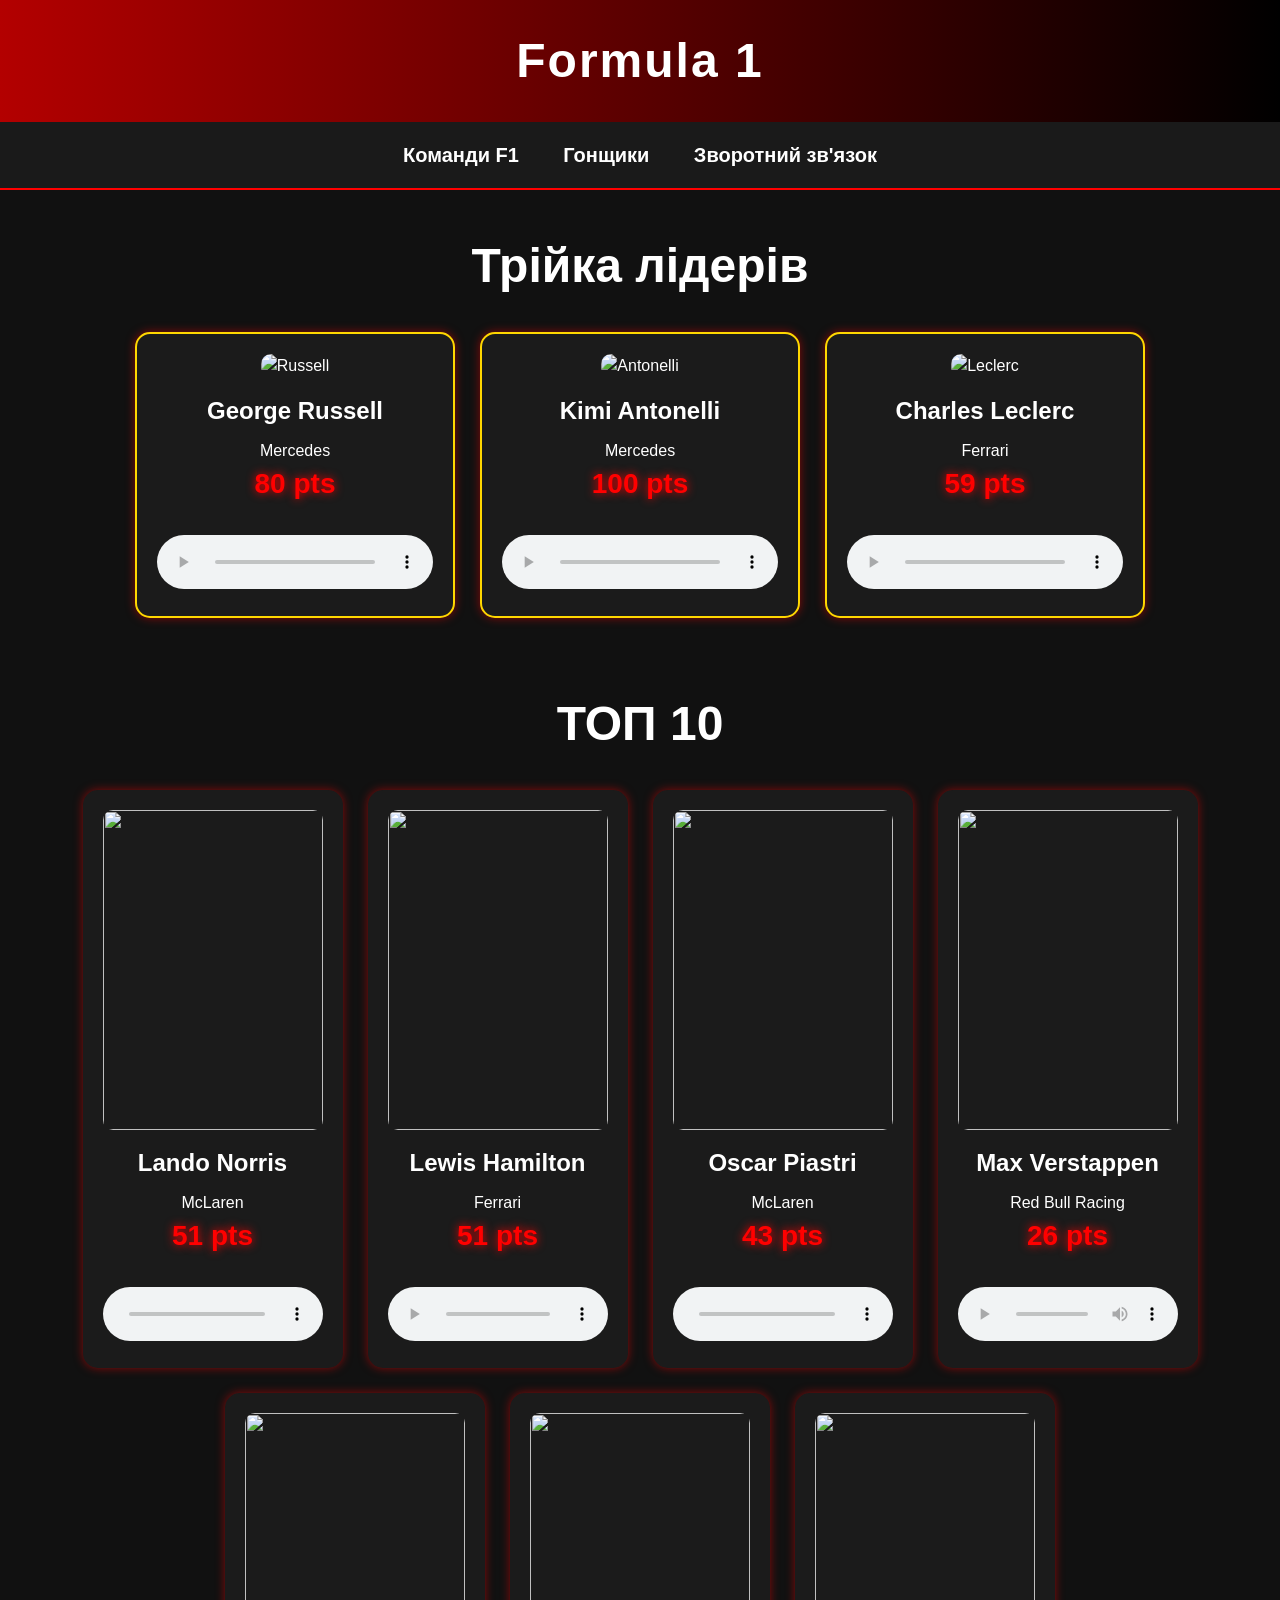
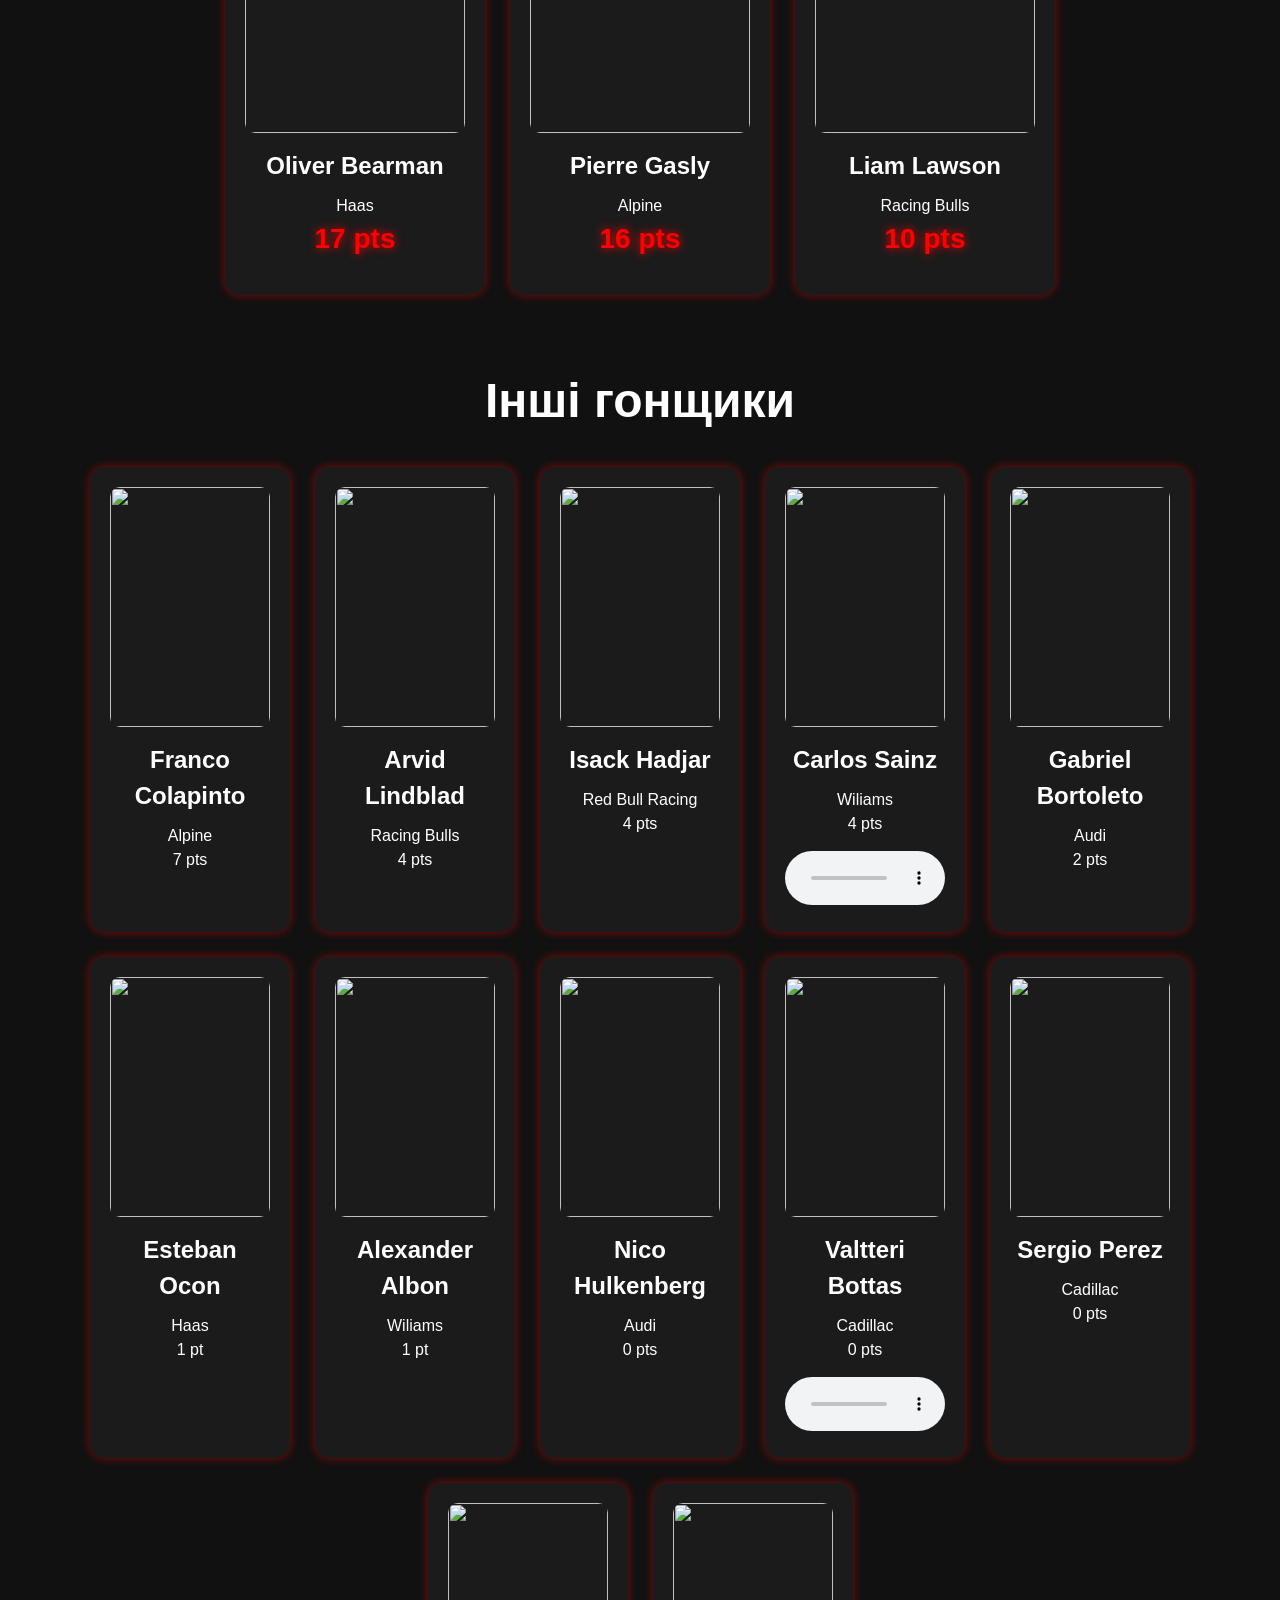
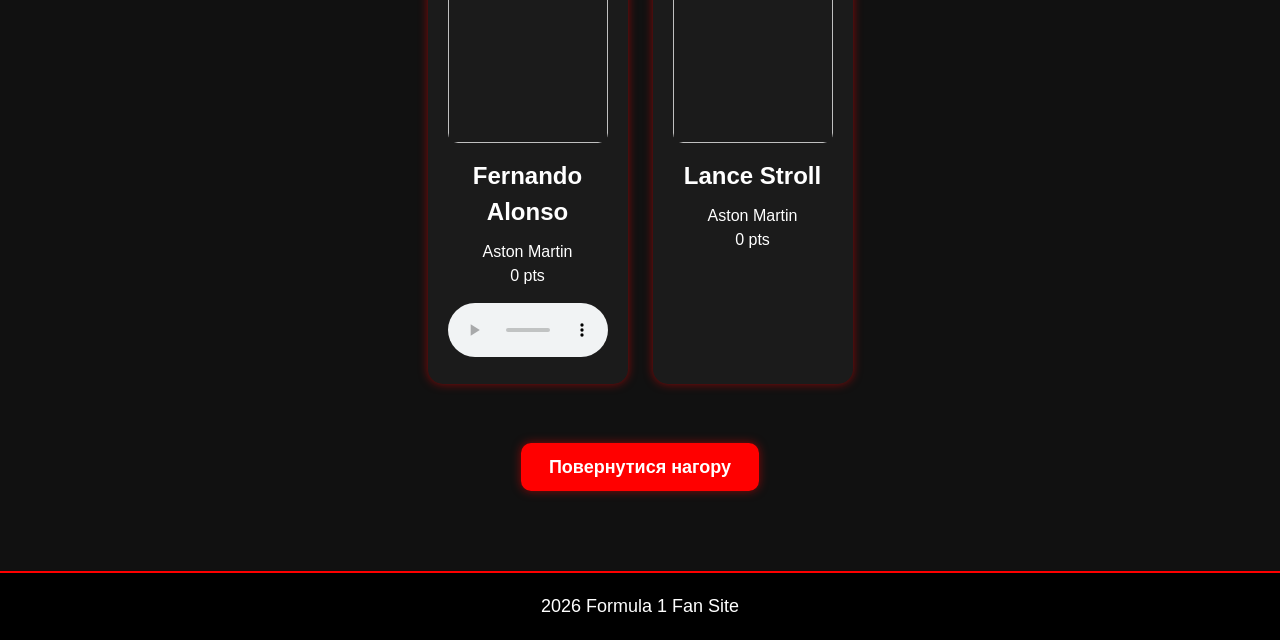
==== drivers.html @ efcd2ada "upload files" ====
<!DOCTYPE html>
<html lang="uk">

<head>

    <meta charset="UTF-8">

    <title>Гонщики F1</title>

    <link rel="stylesheet" href="style.css">

</head>

<body>

<header>
    <h1>Formula 1</h1>
</header>

<nav>
    <a href="index.html">Команди F1</a>
    <a href="drivers.html">Гонщики</a>
    <a href="contact.html">Зворотний зв'язок</a>
</nav>

<main>

    <!-- TOP 3 -->

    <section>

        <h2 id="top">Трійка лідерів</h2>

        <div class="drivers-container">

           

            <article class="driver-card leader">

                <img src="images/russell.jpg" alt="Russell">

                <h3>George Russell</h3>

                <p>Mercedes</p>

                <p class="points">80 pts</p>

                <audio controls>

    <source src="audio/bboss.mp3" type="audio/mp3">

    </audio>

            </article> 

            <article class="driver-card leader">

                <img src="images/antonelli.jpg" alt="Antonelli">

                <h3>Kimi Antonelli</h3>

                <p>Mercedes</p>

                <p class="points">100 pts</p>

                <audio controls>

    <source src="audio/antonelli.mp3" type="audio/mp3">

</audio>

            </article>

            <article class="driver-card leader">

                <img src="images/leclerc.jpg" alt="Leclerc">

                <h3>Charles Leclerc</h3>

                <p>Ferrari</p>

                <p class="points">59 pts</p>

                <audio controls>

    <source src="audio/leclerc.mp3" type="audio/mp3">

    </audio>

            </article>

        </div>

    </section>

    <!-- TOP 10 -->

    <section>

        <h2>ТОП 10</h2>

        <div class="drivers-container">

            <article class="driver-card">
                <img src="images/norris.jpg">
                <h3>Lando Norris</h3>
                <p>McLaren</p>
                <p class="points">51 pts</p>
                <audio controls>

    <source src="audio/norris.mp3" type="audio/mp3">
    </audio>
            </article>

            <article class="driver-card">
                <img src="images/hamilton.jpg">
                <h3>Lewis Hamilton</h3>
                <p>Ferrari</p>
                <p class="points">51 pts</p>
                <audio controls>

    <source src="audio/hamilton.mp3" type="audio/mp3">
    </audio>
            </article>

            <article class="driver-card">
                <img src="images/piastri.jpg">
                <h3>Oscar Piastri</h3>
                <p>McLaren</p>
                <p class="points">43 pts</p>
                <audio controls>

    <source src="audio/piastri.mp3" type="audio/mp3">
    </audio>
            </article>

            <article class="driver-card">
                <img src="images/verstappen.jpg">
                <h3>Max Verstappen</h3>
                <p>Red Bull Racing</p>
                <p class="points">26 pts</p>
                <audio controls>

    <source src="audio/verstappen.mp3" type="audio/mp3">
    </audio>
            </article>

            <article class="driver-card">
                <img src="images/bearman.jpg">
                <h3>Oliver Bearman</h3>
                <p>Haas</p>
                <p class="points">17 pts</p>
            </article>

            <article class="driver-card">
                <img src="images/gasly.jpg">
                <h3>Pierre Gasly</h3>
                <p>Alpine</p>
                <p class="points">16 pts</p>
            </article>

            <article class="driver-card">
                <img src="images/lawson.jpg">
                <h3>Liam Lawson</h3>
                <p>Racing Bulls</p>
                <p class="points">10 pts</p>
            </article>

        </div>

    </section>

    <!-- OTHER DRIVERS -->

    <section>

        <h2>Інші гонщики</h2>

        <div class="drivers-container">

            <article class="driver-card small">
                <img src="images/colapinto.jpg">
                <h3>Franco Colapinto</h3>
                <p>Alpine</p>
                <p>7 pts</p>
            </article>

            <article class="driver-card small">
                <img src="images/lindblad.jpg">
                <h3>Arvid Lindblad</h3>
                <p>Racing Bulls</p>
                <p>4 pts</p>
            </article>

            <article class="driver-card small">
                <img src="images/hadjar.jpg">
                <h3>Isack Hadjar</h3>
                <p>Red Bull Racing</p>
                <p>4 pts</p>
            </article>

            <article class="driver-card small">
                <img src="images/sainz.jpg">
                <h3>Carlos Sainz</h3>
                <p>Wiliams</p>
                <p>4 pts</p>
                <audio controls>

    <source src="audio/sainz.mp3" type="audio/mp3">
    </audio>
            </article>

            <article class="driver-card small">
                <img src="images/bortoleto.jpg">
                <h3>Gabriel Bortoleto</h3>
                <p>Audi</p>
                <p>2 pts</p>
            </article>

            <article class="driver-card small">
                <img src="images/ocon.jpg">
                <h3>Esteban Ocon</h3>
                <p>Haas</p>
                <p>1 pt</p>
            </article>

            <article class="driver-card small">
                <img src="images/albon.jpg">
                <h3>Alexander Albon</h3>
                <p>Wiliams</p>
                <p>1 pt</p>
            </article>

            <article class="driver-card small">
                <img src="images/hulkenberg.jpg">
                <h3>Nico Hulkenberg</h3>
                <p>Audi</p>
                <p>0 pts</p>
            </article>

            <article class="driver-card small">
                <img src="images/bottas.jpg">
                <h3>Valtteri Bottas</h3>
                <p>Cadillac</p>
                <p>0 pts</p>
                <audio controls>

    <source src="audio/bottas.mp3" type="audio/mp3">
    </audio>
            </article>

            <article class="driver-card small">
                <img src="images/perez.jpg">
                <h3>Sergio Perez</h3>
                <p>Cadillac</p>
                <p>0 pts</p>
            </article>

            <article class="driver-card small">
                <img src="images/alonso.jpg">
                <h3>Fernando Alonso</h3>
                <p>Aston Martin</p>
                <p>0 pts</p>
                <audio controls>

    <source src="audio/alonso.mp3" type="audio/mp3">
    </audio>
            </article>

            <article class="driver-card small">
                <img src="images/stroll.jpg">
                <h3>Lance Stroll</h3>
                <p>Aston Martin</p>
                <p>0 pts</p>
            </article>

        </div>

    </section>

    <p class="top-button">
        <a href="#top">Повернутися нагору</a>
    </p>

</main>

<footer>
    <p>2026 Formula 1 Fan Site</p>
</footer>

</body>

</html>
---- style.css ----
* {
    margin: 0;
    padding: 0;
    box-sizing: border-box;
}

body {

    background-color: #111;

    color: white;

    font-family: Arial, sans-serif;

    line-height: 1.5;
}

/* HEADER */

header {

    background: linear-gradient(to right, #b30000, black);

    padding: 25px;

    text-align: center;

    box-shadow: 0 0 15px red;
}

header h1 {

    font-size: 48px;

    letter-spacing: 2px;

}

/* NAVIGATION */

nav {

    background-color: #1a1a1a;

    padding: 18px;

    text-align: center;

    border-bottom: 2px solid red;
}

nav a {

    color: white;

    text-decoration: none;

    margin: 0 20px;

    font-size: 20px;

    font-weight: bold;

    transition: 0.3s;
}

nav a:hover {

    color: red;

}

main {

    padding: 40px;
}

/* TEAM CARDS */

.teams-container {

    display: flex;

    flex-wrap: wrap;

    justify-content: center;

    gap: 30px;
}

.team-card {

    background-color: #1b1b1b;

    width: 320px;

    padding: 25px;

    border-radius: 15px;

    text-align: center;

    transition: 0.3s;

    box-shadow: 0 0 15px rgba(255,0,0,0.4);
}

.team-card:hover {

    transform: translateY(-8px);

    box-shadow: 0 0 25px red;
}

.team-card img {

    width: 140px;

    height: 140px;

    object-fit: contain;

    margin-bottom: 20px;

    border-radius: 15px;
}

.team-card h2 {

    margin-bottom: 15px;

    font-size: 28px;
}

.team-card p {

    font-size: 17px;
}

/* POINTS */

.points {

    color: red;

    font-size: 28px;

    font-weight: bold;

    margin-bottom: 15px;

    text-shadow: 0 0 10px red;
}

/* DRIVER PAGE */

.drivers-container {

    display: flex;

    flex-wrap: wrap;

    justify-content: center;

    gap: 25px;

    margin-top: 30px;
}

.driver-card {

    background-color: #1b1b1b;

    width: 260px;

    padding: 20px;

    border-radius: 15px;

    text-align: center;

    transition: 0.3s;

    box-shadow: 0 0 10px rgba(255,0,0,0.5);
}

.driver-card:hover {

    transform: translateY(-8px);

    box-shadow: 0 0 20px red;
}

.driver-card img {

    width: 100%;

    height: 320px;

    object-fit: cover;

    border-radius: 10px;

    margin-bottom: 15px;
}

.driver-card h3 {

    margin-bottom: 10px;

    font-size: 24px;
}

.leader {

    border: 2px solid gold;

    width: 320px;
}

.small {

    width: 200px;
}

.small img {

    height: 240px;
}

/* SECTIONS */

section {

    margin-bottom: 70px;
}

section h2 {

    text-align: center;

    font-size: 48px;

    margin-bottom: 30px;
}

/* CONTACT PAGE */

.contact-container {

    display: flex;

    justify-content: space-between;

    gap: 40px;

    align-items: flex-start;
}

.contact-form {

    flex: 1;

    background-color: #1b1b1b;

    padding: 30px;

    border-radius: 15px;

    box-shadow: 0 0 15px rgba(255,0,0,0.4);
}

.statistics {

    width: 350px;

    background-color: #1b1b1b;

    padding: 30px;

    border-radius: 15px;

    box-shadow: 0 0 15px rgba(255,0,0,0.4);
}

/* FORM */

form label {

    display: block;

    margin-bottom: 10px;

    font-size: 18px;
}

form input,
form textarea,
form select {

    width: 100%;

    padding: 12px;

    margin-bottom: 20px;

    border: none;

    border-radius: 8px;

    font-size: 16px;
}

form input[type="submit"] {

    background-color: red;

    color: white;

    font-size: 18px;

    font-weight: bold;

    cursor: pointer;

    transition: 0.3s;
}

form input[type="submit"]:hover {

    background-color: darkred;

    box-shadow: 0 0 15px red;
}

/* TABLES */

table {

    width: 100%;

    border-collapse: collapse;

    margin-top: 20px;
}

table th,
table td {

    border: 1px solid #333;

    padding: 12px;

    text-align: center;
}

table th {

    background-color: #b30000;
}

/* BUTTON TO TOP */

.top-button {

    text-align: center;

    margin-top: 50px;
}

.top-button a {

    background-color: red;

    color: white;

    padding: 14px 28px;

    border-radius: 10px;

    text-decoration: none;

    font-size: 18px;

    font-weight: bold;

    transition: 0.3s;

    box-shadow: 0 0 10px rgba(255,0,0,0.5);
}

.top-button a:hover {

    background-color: darkred;

    box-shadow: 0 0 20px red;

    transform: scale(1.05);
}

/* FOOTER */

footer {

    background-color: black;

    text-align: center;

    padding: 20px;

    margin-top: 50px;

    border-top: 2px solid red;
}

footer p {

    font-size: 18px;
}

audio {

    width: 100%;

    margin-top: 15px;

    border-radius: 10px;
}
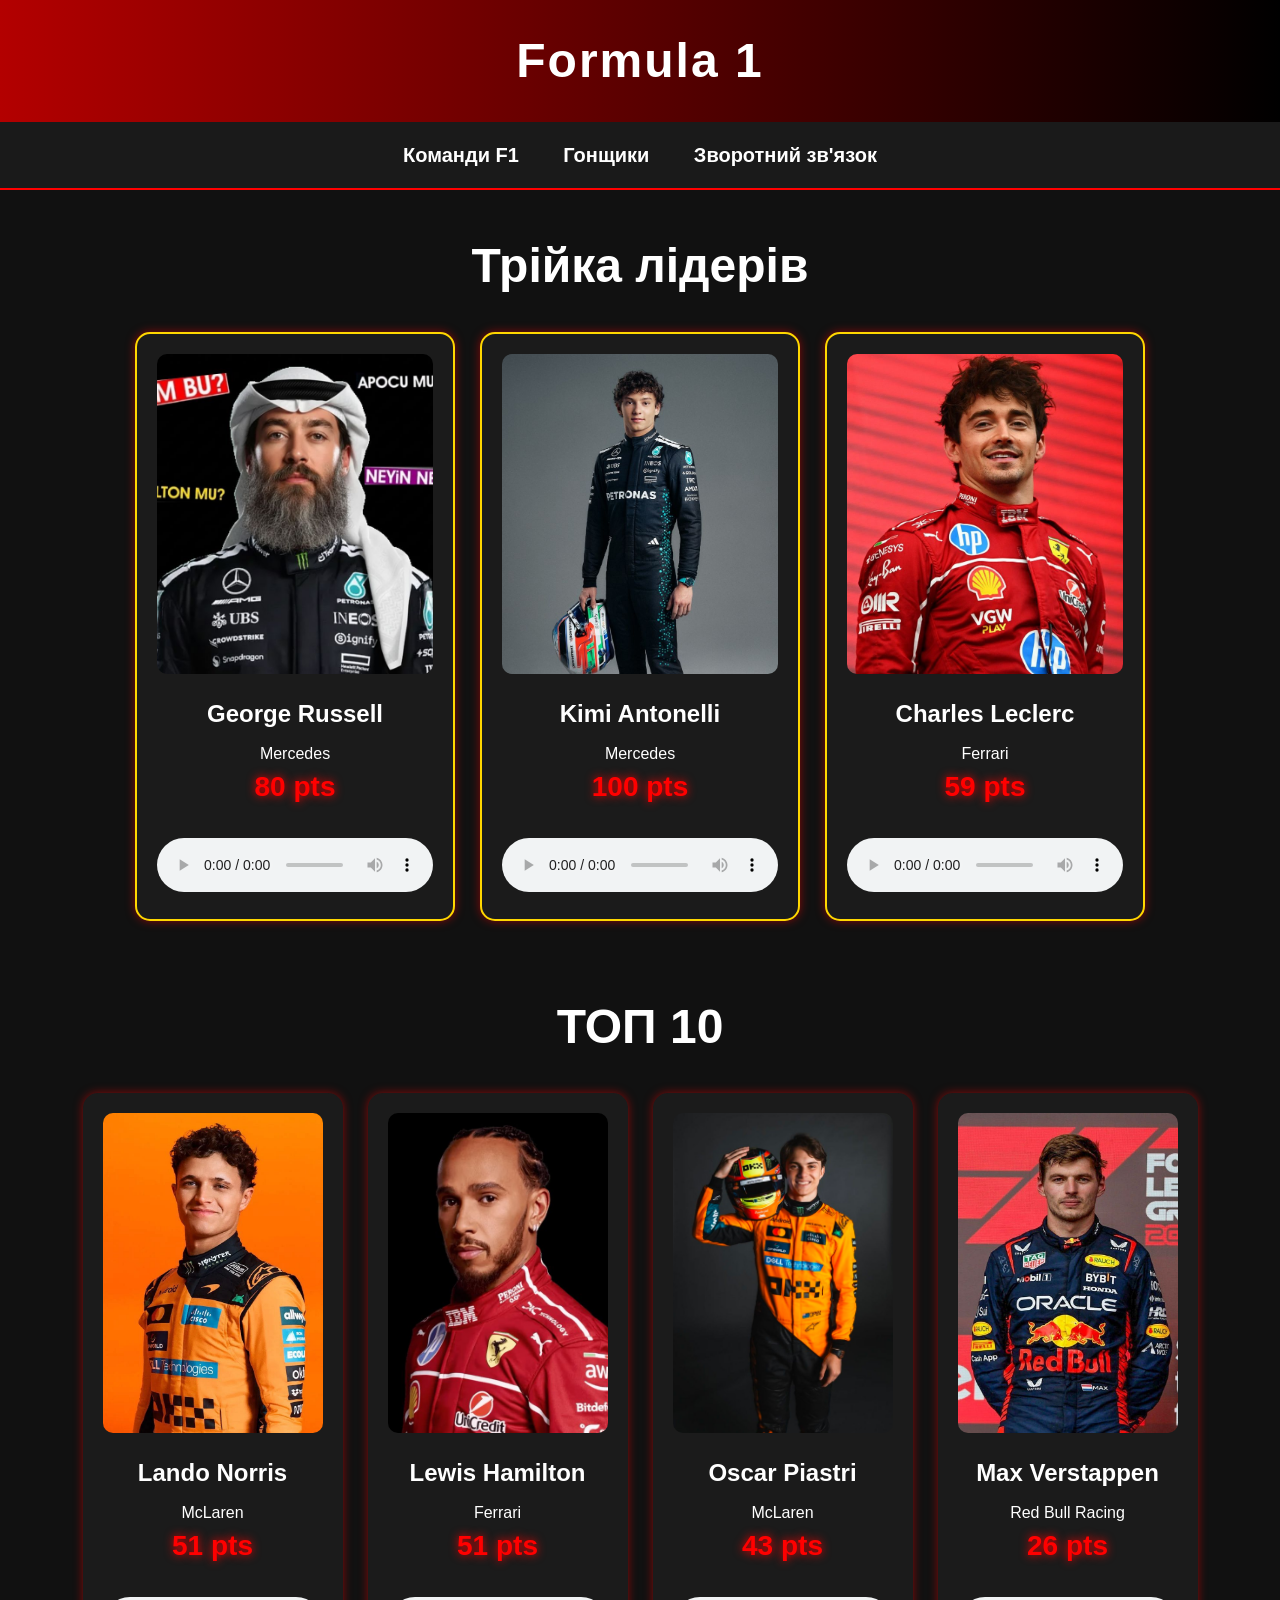
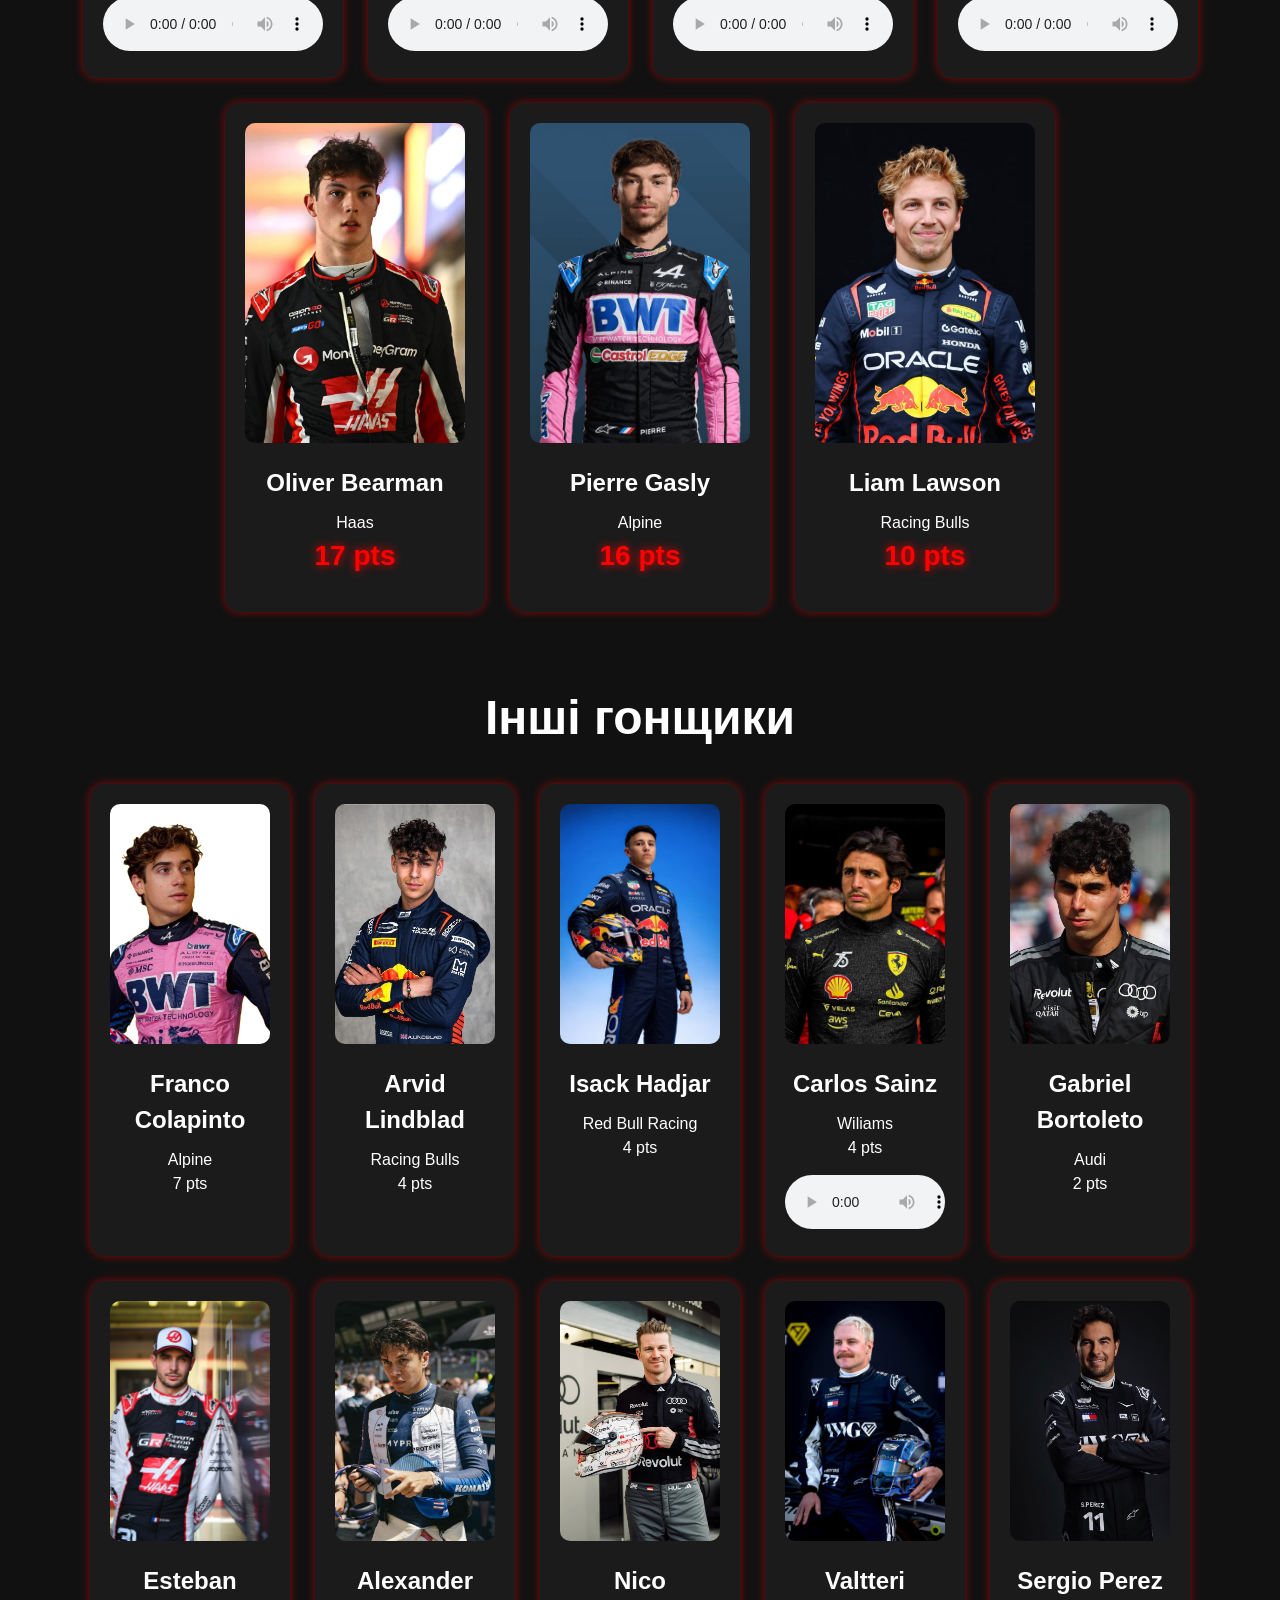
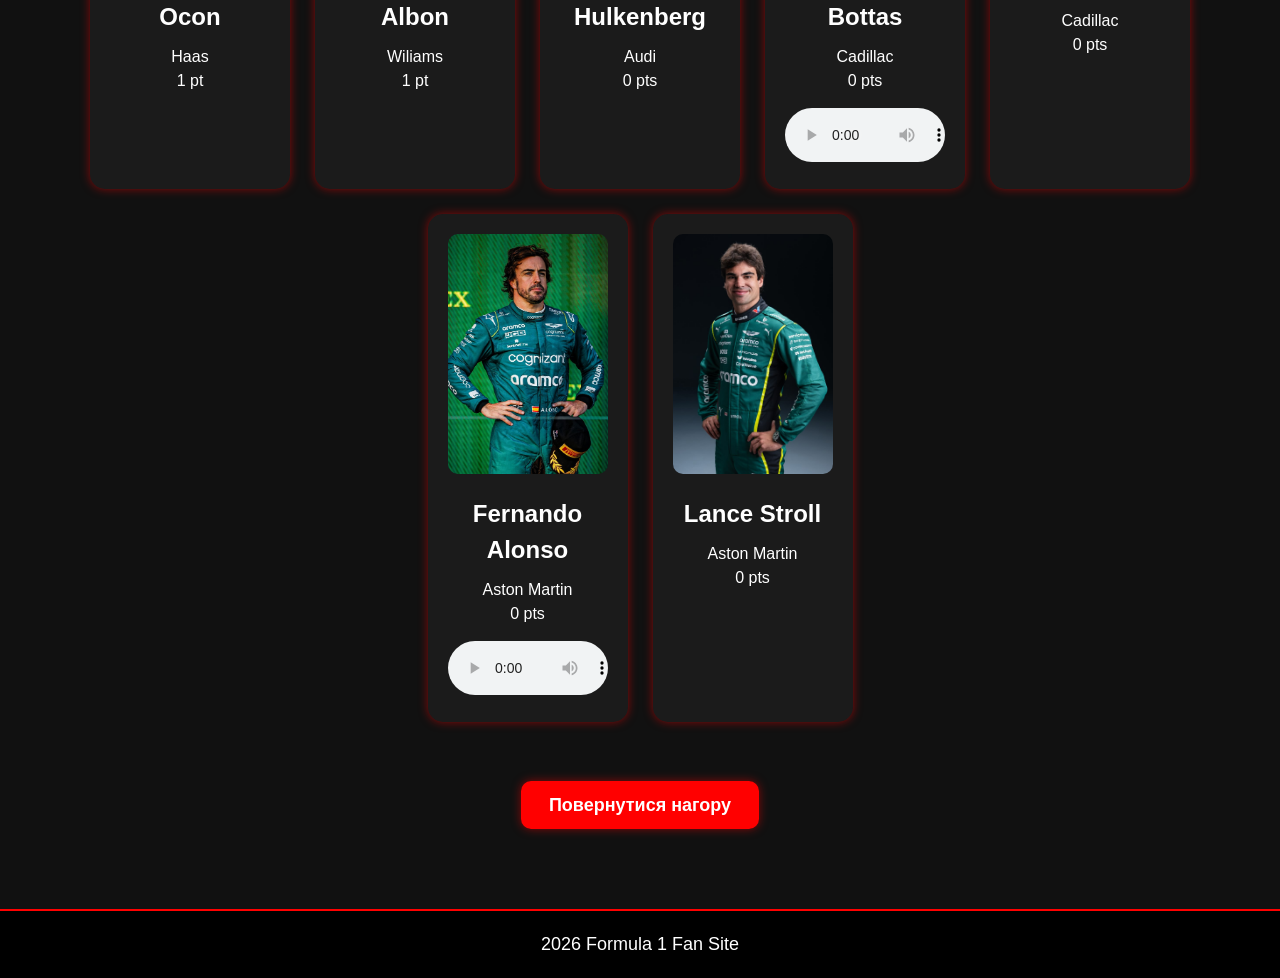
==== commit f2d95e3c: "Update drivers.html" ====
--- a/drivers.html
+++ b/drivers.html
@@ -37,7 +37,7 @@
 
             <article class="driver-card leader">
 
-                <img src="images/russell.jpg" alt="Russell">
+                <img src="images/russel1.jpg" alt="Russell">
 
                 <h3>George Russell</h3>
 
@@ -290,4 +290,4 @@
 
 </body>
 
-</html>+</html>
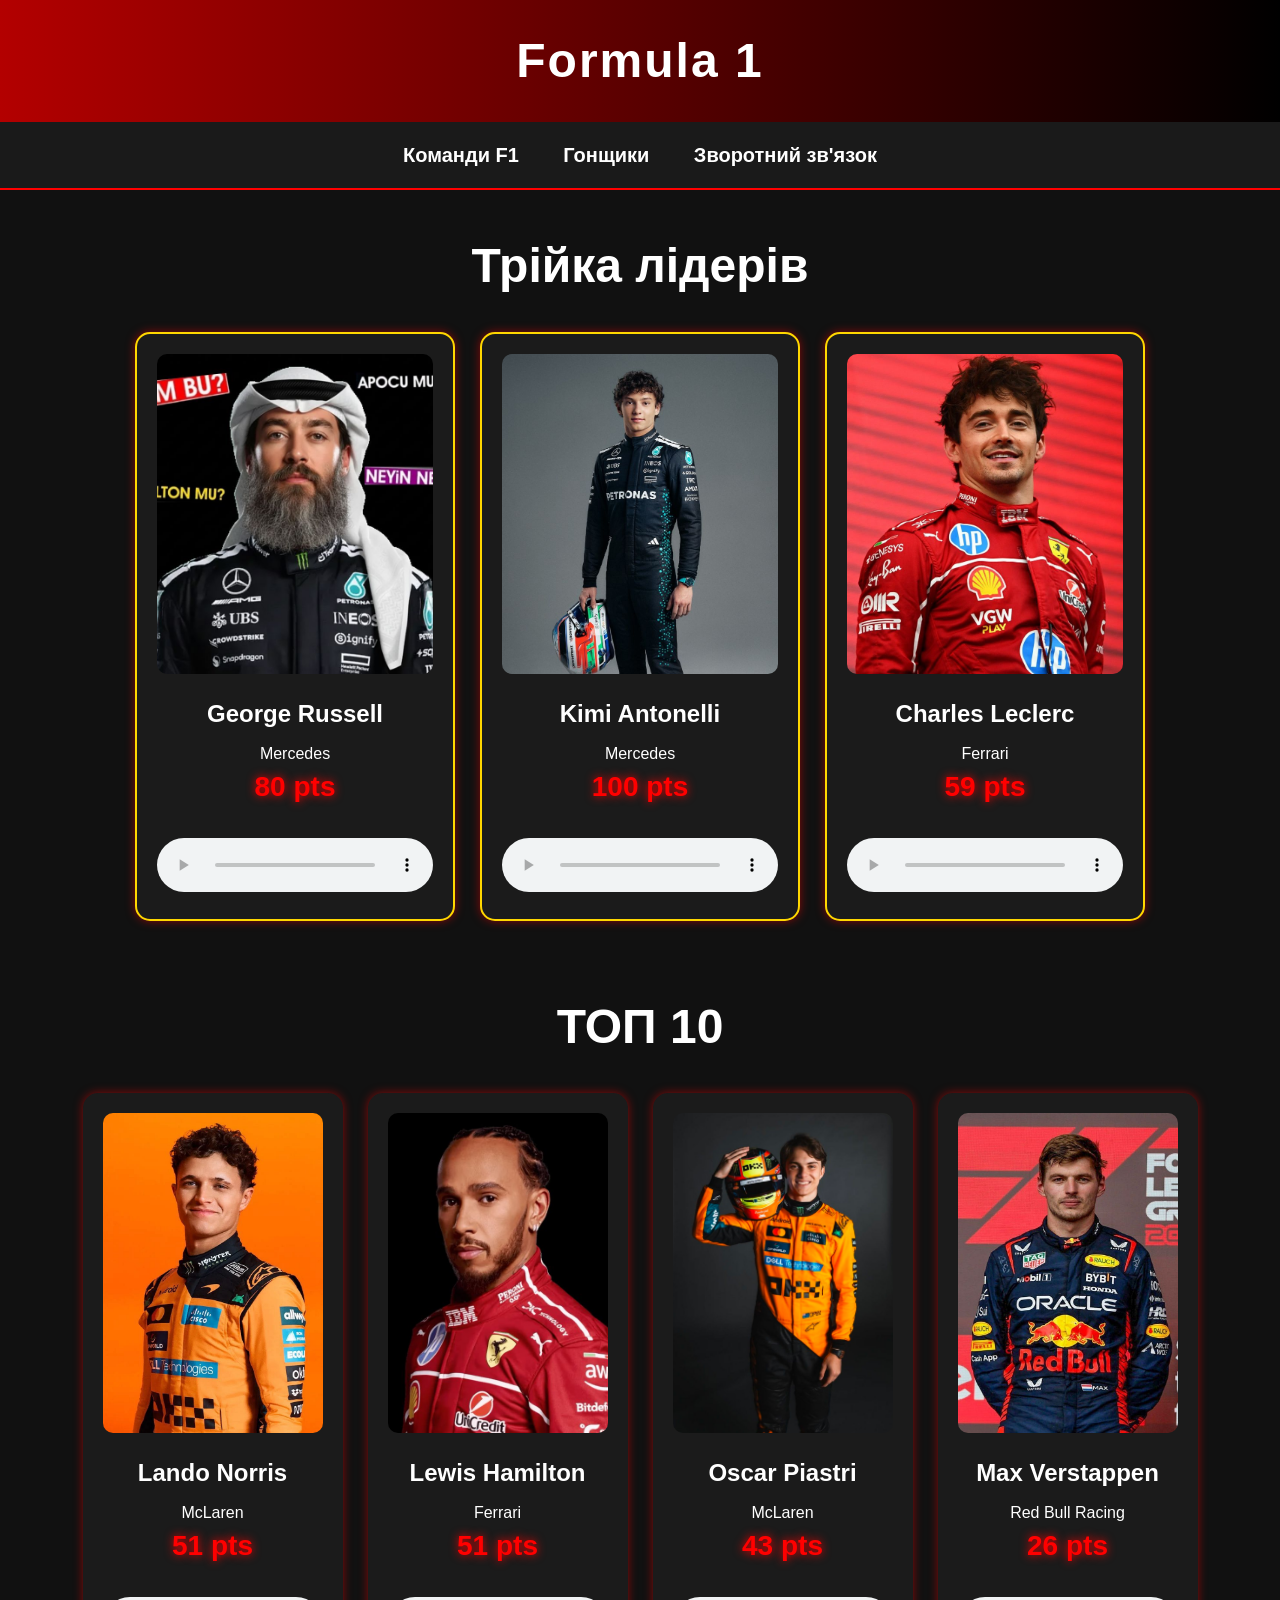
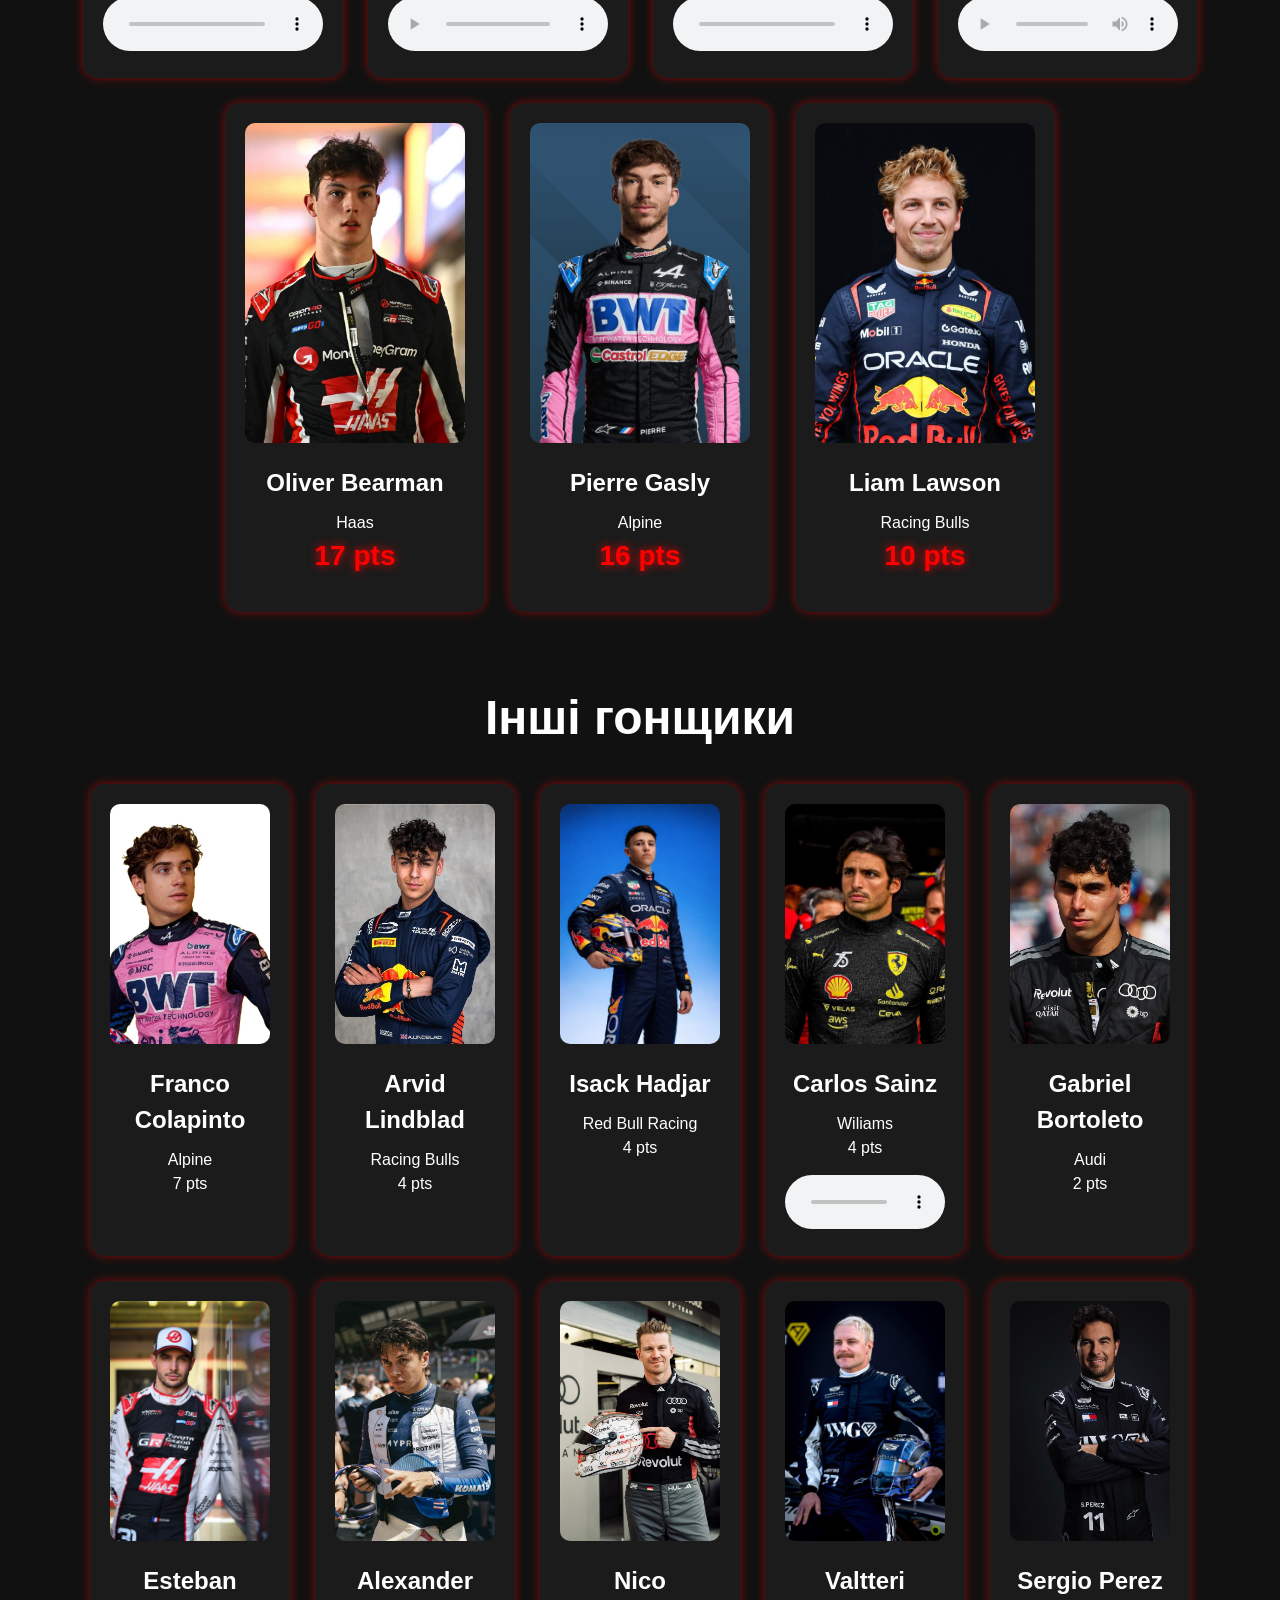
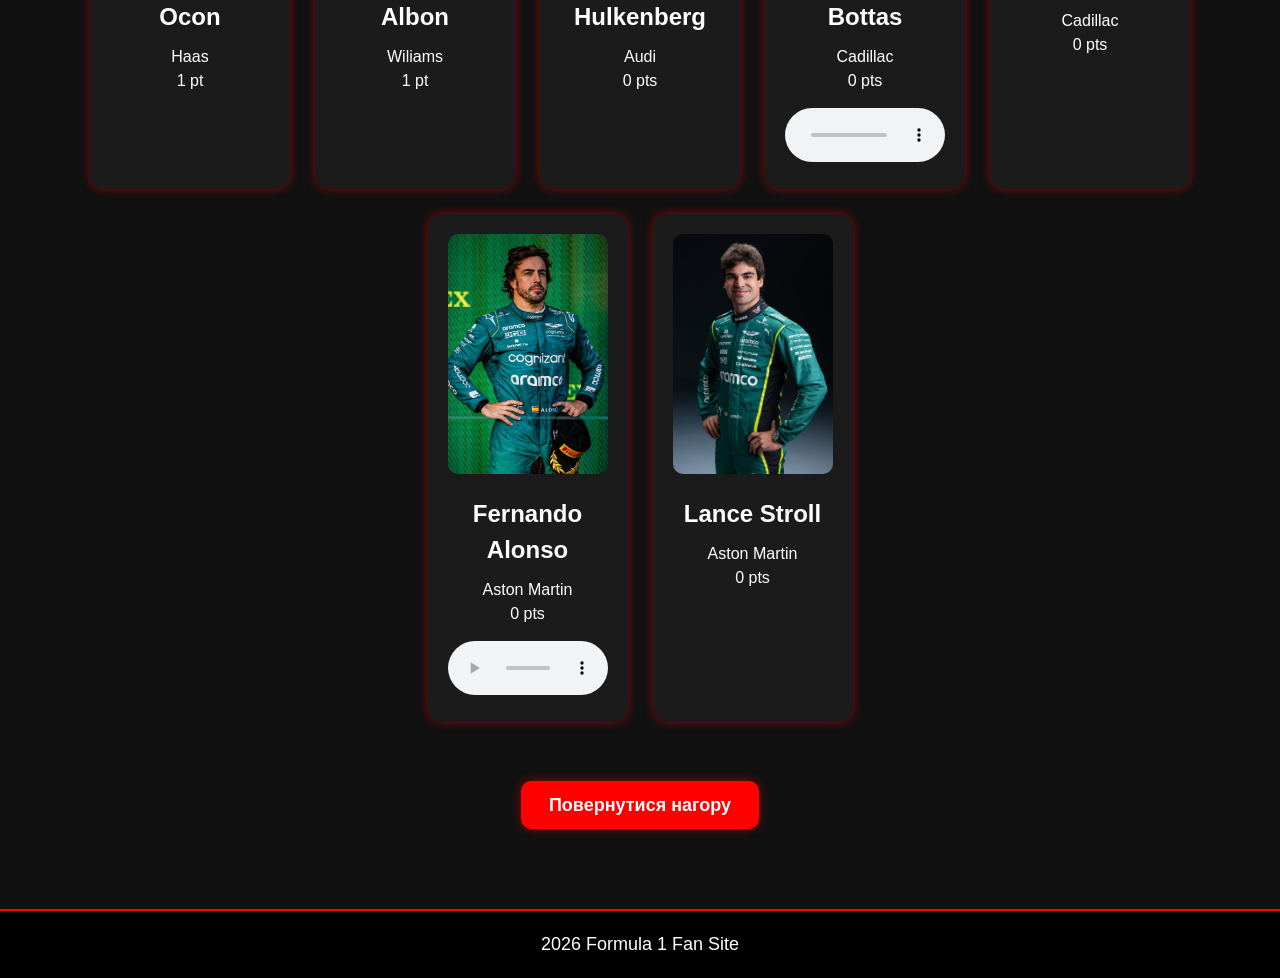
==== commit 3b7a2de2: "Update drivers.html" ====
--- a/drivers.html
+++ b/drivers.html
@@ -47,7 +47,7 @@
 
                 <audio controls>
 
-    <source src="audio/bboss.mp3" type="audio/mp3">
+    <source src="audio/russel.mp3" type="audio/mp3">
 
     </audio>
 
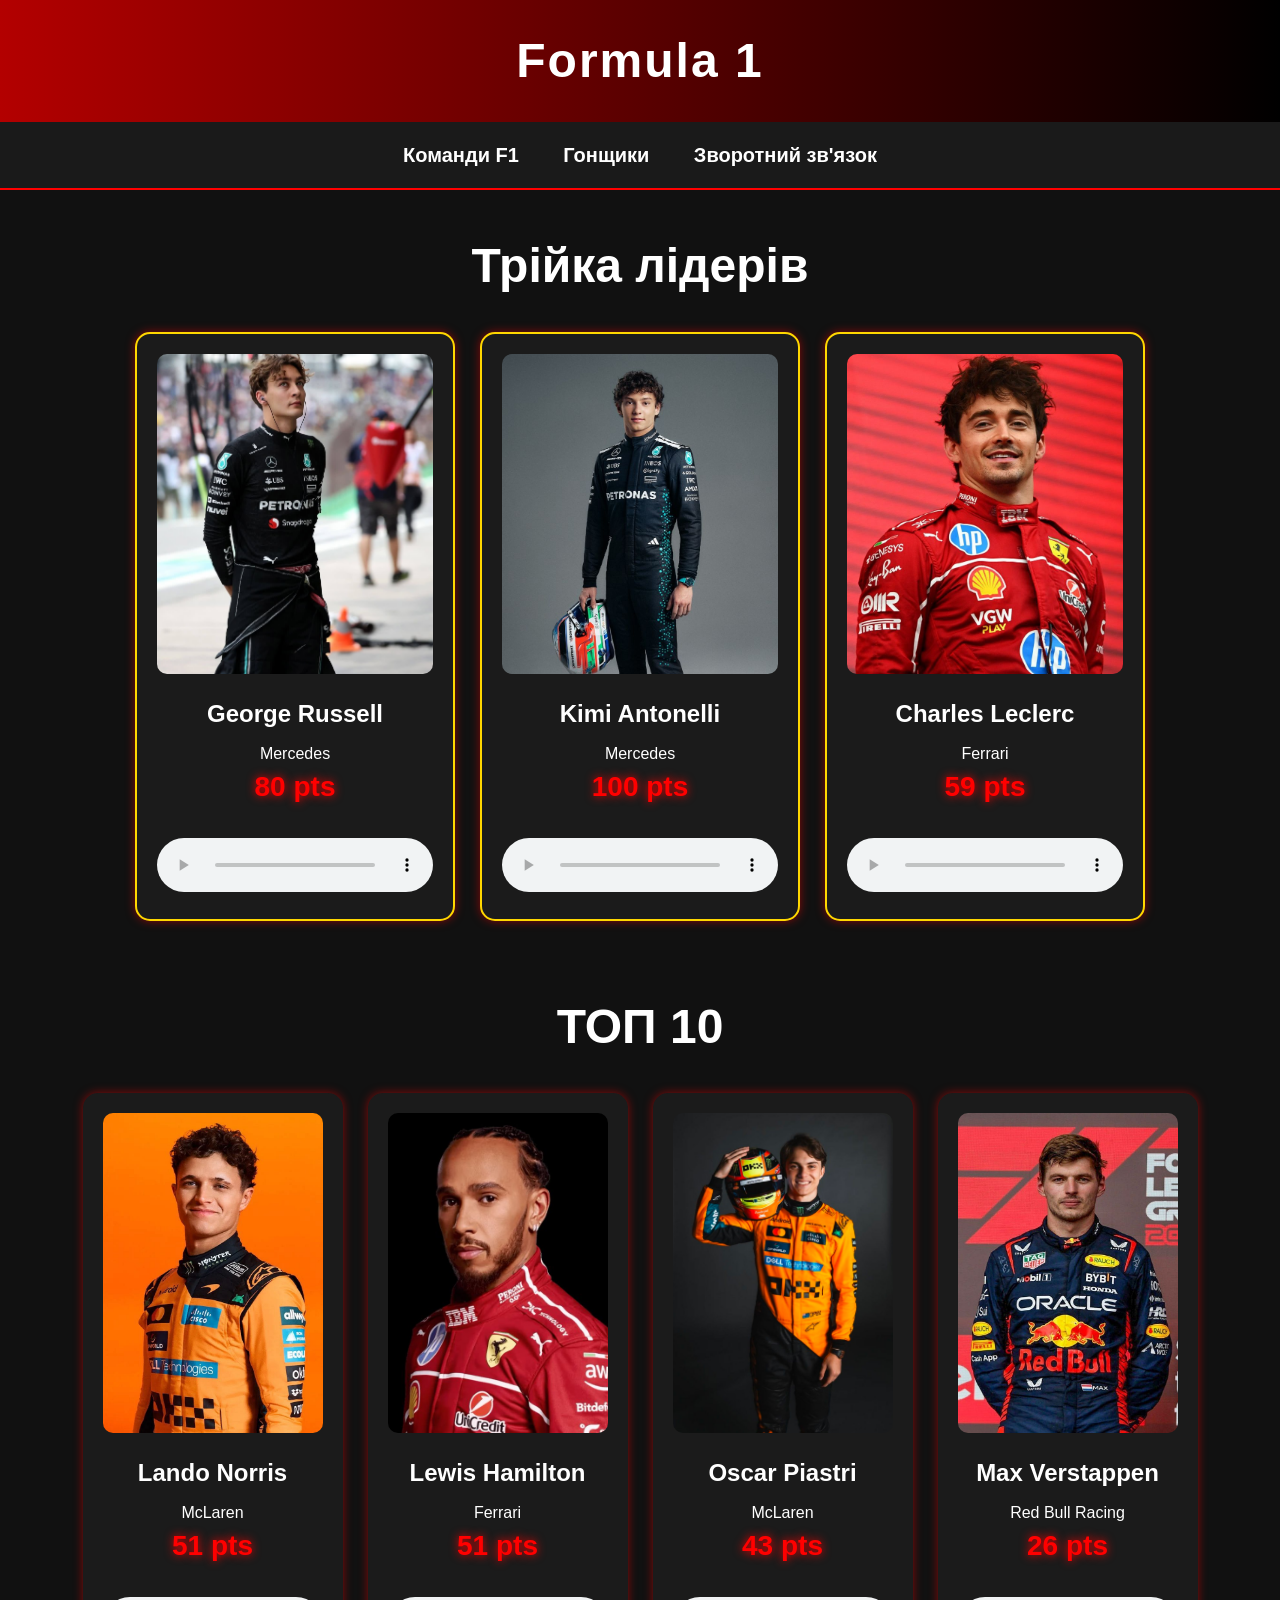
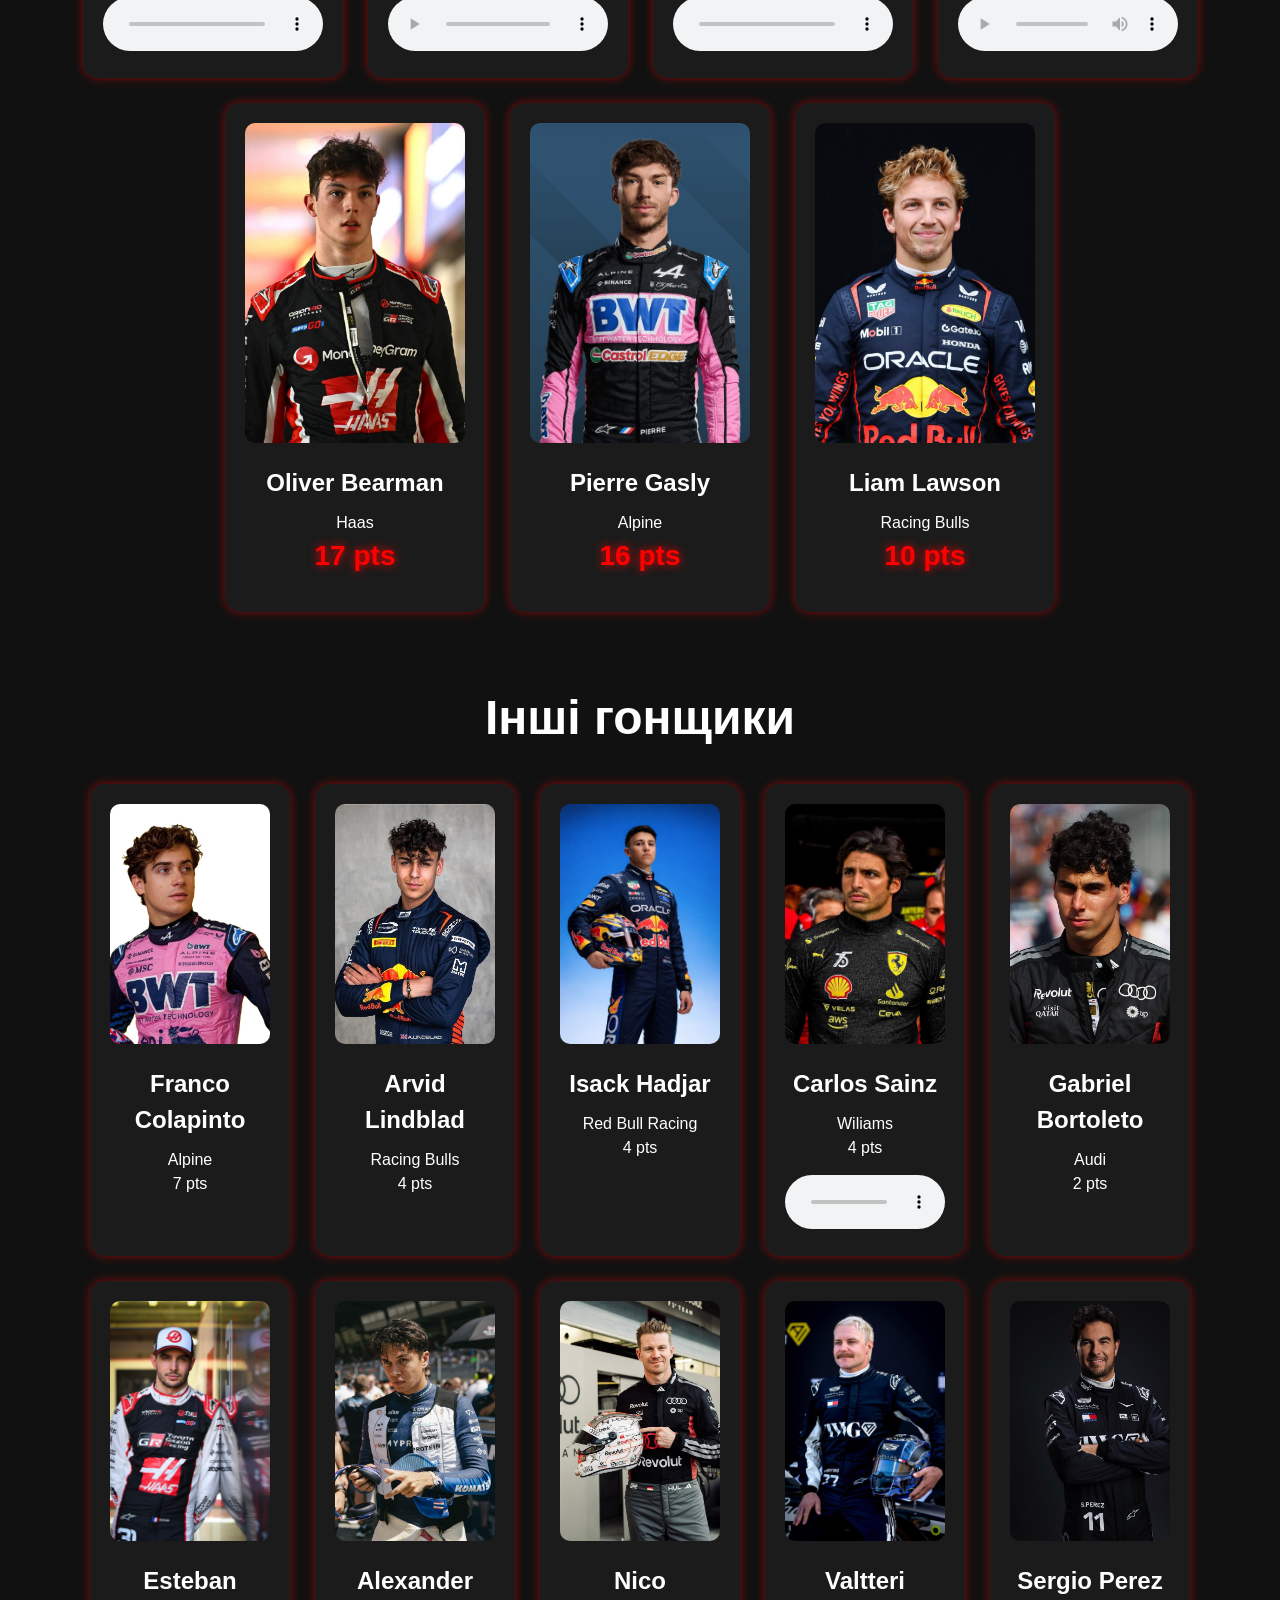
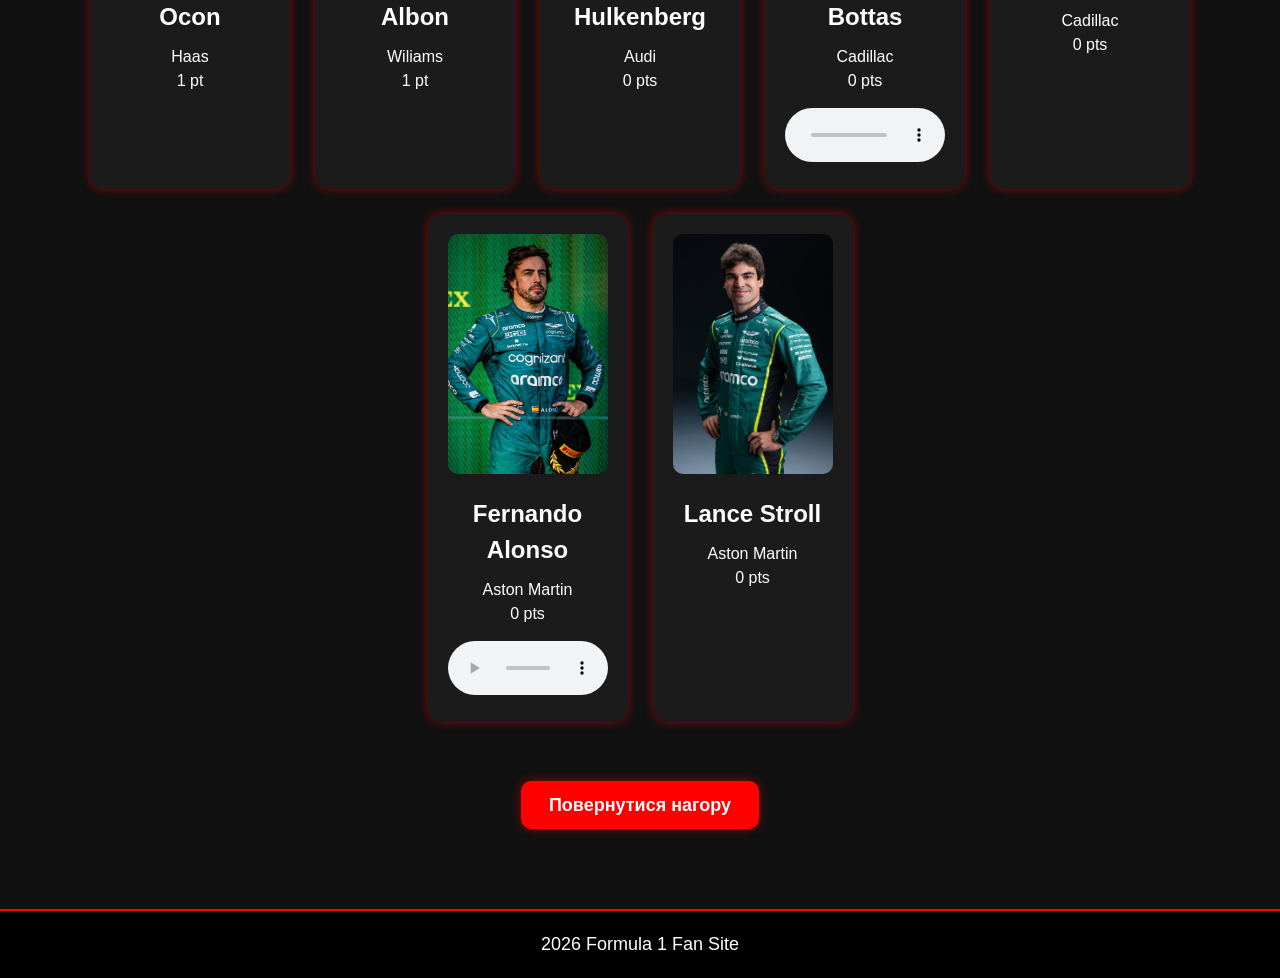
==== commit 71577f42: "Update drivers.html" ====
--- a/drivers.html
+++ b/drivers.html
@@ -37,7 +37,7 @@
 
             <article class="driver-card leader">
 
-                <img src="images/russel1.jpg" alt="Russell">
+                <img src="images/russell.jpg" alt="Russell">
 
                 <h3>George Russell</h3>
 
@@ -47,7 +47,7 @@
 
                 <audio controls>
 
-    <source src="audio/russel.mp3" type="audio/mp3">
+    <source src="audio/bboss.mp3" type="audio/mp3">
 
     </audio>
 
